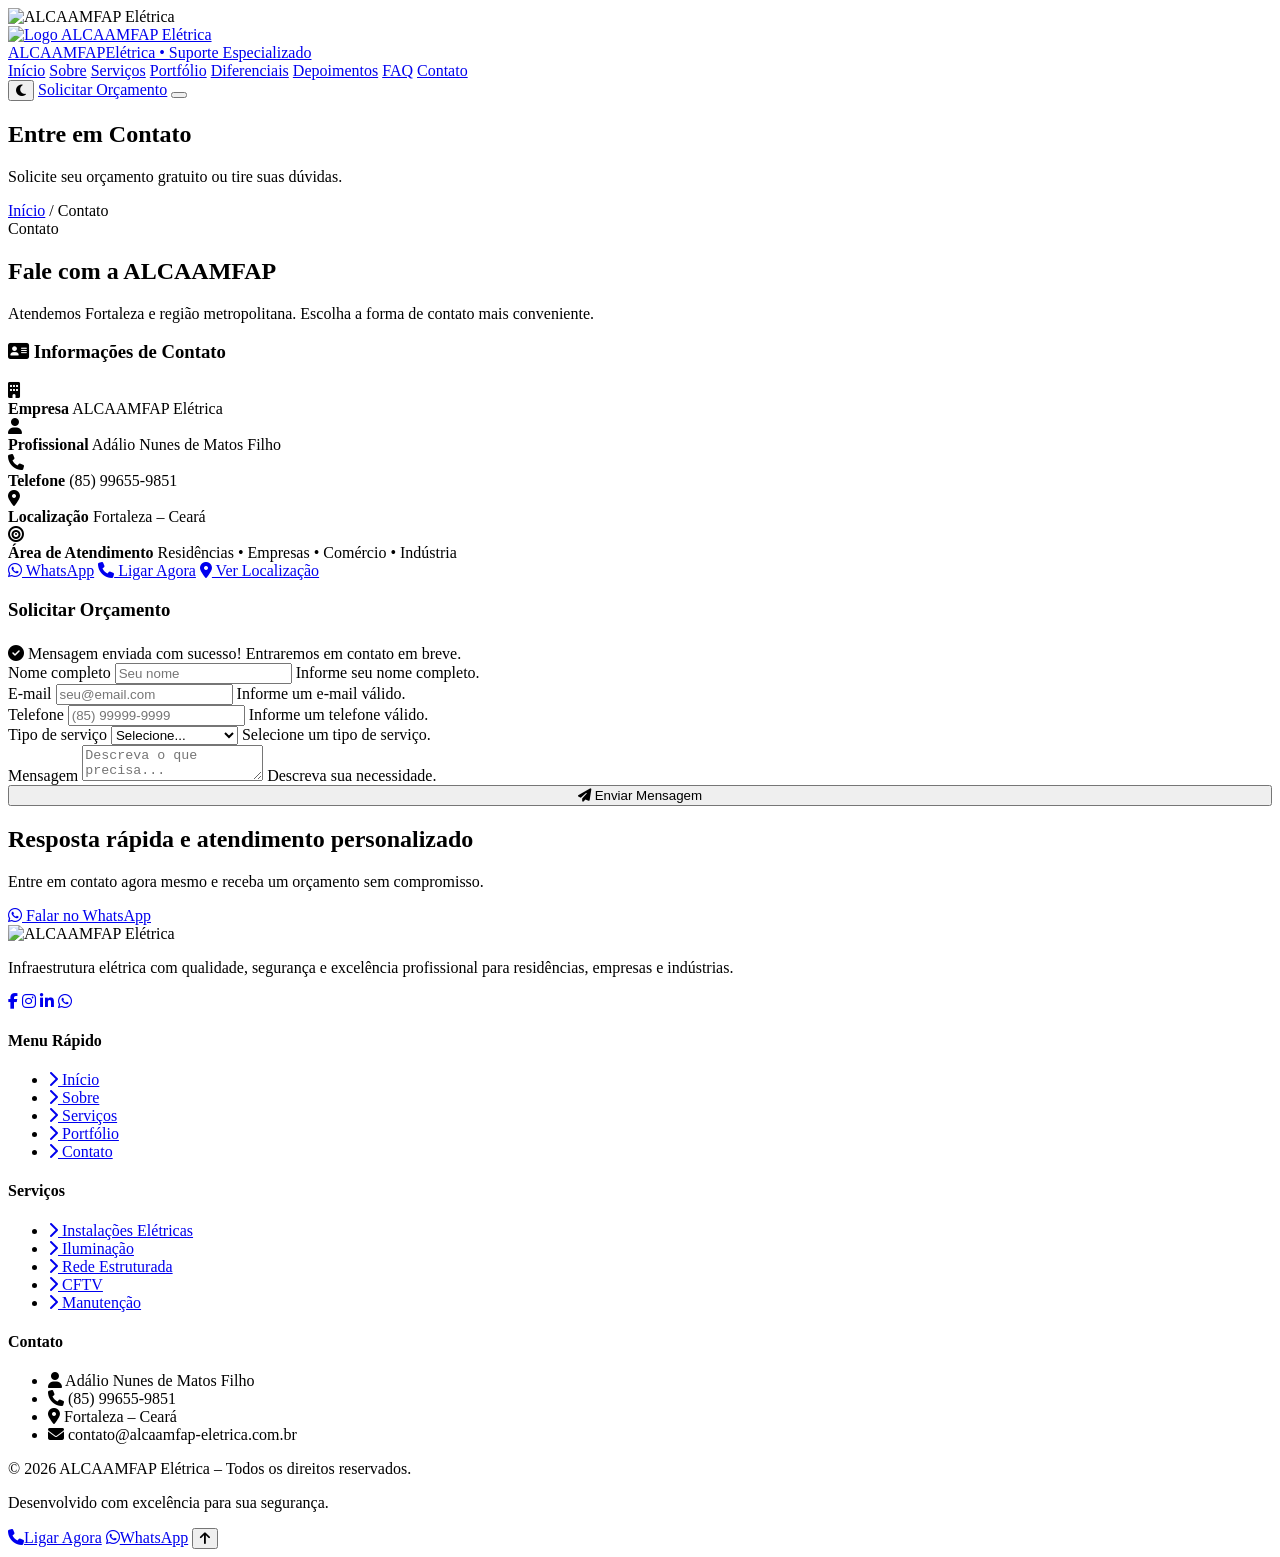
==== contato.html @ 36d159e2 "Add files via upload" ====
<!DOCTYPE html>
<html lang="pt-BR">
<head>
  <meta charset="UTF-8">
  <meta name="viewport" content="width=device-width, initial-scale=1.0">
  <meta name="description" content="Entre em contato com a ALCAAMFAP Elétrica. Solicite orçamento pelo WhatsApp ou formulário. Fortaleza/CE.">
  <meta name="keywords" content="contato ALCAAMFAP, orçamento elétrico, eletricista Fortaleza, WhatsApp">
  <meta name="author" content="Adálio Nunes de Matos Filho">
  <meta name="robots" content="index, follow">
  <meta name="theme-color" content="#0A4DA2">

  <meta property="og:type" content="website">
  <meta property="og:url" content="https://alcaamfap-eletrica.com.br/contato.html">
  <meta property="og:title" content="Contato | ALCAAMFAP Elétrica">
  <meta property="og:description" content="Solicite orçamento gratuito com a ALCAAMFAP Elétrica.">
  <meta property="og:image" content="https://alcaamfap-eletrica.com.br/images/hero-bg.jpg">
  <meta property="og:locale" content="pt_BR">

  <meta name="twitter:card" content="summary_large_image">
  <meta name="twitter:title" content="Contato | ALCAAMFAP Elétrica">
  <meta name="twitter:description" content="Solicite orçamento gratuito com a ALCAAMFAP Elétrica.">
  <meta name="twitter:image" content="https://alcaamfap-eletrica.com.br/images/hero-bg.jpg">

  <link rel="icon" type="image/svg+xml" href="images/logo.svg">
  <link rel="apple-touch-icon" href="images/logo.svg">

  <title>Contato | ALCAAMFAP Elétrica</title>

  <link rel="preconnect" href="https://fonts.googleapis.com">
  <link rel="preconnect" href="https://fonts.gstatic.com" crossorigin>
  <link href="https://fonts.googleapis.com/css2?family=Inter:wght@300;400;500;600;700&family=Poppins:wght@600;700;800&display=swap" rel="stylesheet">
  <link rel="stylesheet" href="https://cdn.jsdelivr.net/npm/@fortawesome/fontawesome-free@6.4.0/css/all.min.css">
  <link rel="stylesheet" href="css/style.css">
  <link rel="stylesheet" href="css/animations.css">
  <link rel="stylesheet" href="css/responsive.css">
</head>
<body>

  <div id="preloader" class="preloader" role="status" aria-label="Carregando site">
    <img src="images/logo.svg" alt="ALCAAMFAP Elétrica" class="preloader-logo">
    <div class="preloader-bar"><div class="preloader-progress"></div></div>
  </div>

  <div id="scroll-progress" class="scroll-progress" aria-hidden="true"></div>

  <header id="header" class="header">
    <div class="container header-inner">
      <a href="index.html" class="logo" aria-label="ALCAAMFAP Elétrica - Página inicial">
        <img src="images/logo.svg" alt="Logo ALCAAMFAP Elétrica">
        <div class="logo-text">ALCAAMFAP<span>Elétrica • Suporte Especializado</span></div>
      </a>
      <nav id="nav" class="nav" aria-label="Menu principal">
        <a href="index.html" class="nav-link">Início</a>
        <a href="sobre.html" class="nav-link">Sobre</a>
        <a href="servicos.html" class="nav-link">Serviços</a>
        <a href="portfolio.html" class="nav-link">Portfólio</a>
        <a href="index.html#diferenciais" class="nav-link">Diferenciais</a>
        <a href="index.html#depoimentos" class="nav-link">Depoimentos</a>
        <a href="index.html#faq" class="nav-link">FAQ</a>
        <a href="contato.html" class="nav-link active">Contato</a>
      </nav>
      <div class="header-actions">
        <button id="theme-toggle" class="theme-toggle" aria-label="Alternar modo escuro"><i class="fas fa-moon"></i></button>
        <a href="https://wa.me/5585996559851" target="_blank" class="btn btn-primary btn-sm">Solicitar Orçamento</a>
        <button id="btn-menu" class="btn-menu" aria-label="Abrir menu" aria-expanded="false"><span></span><span></span><span></span></button>
      </div>
    </div>
  </header>

  <main>
    <section class="page-hero">
      <div class="container">
        <h1 class="fade-in">Entre em Contato</h1>
        <p class="fade-in stagger-1">Solicite seu orçamento gratuito ou tire suas dúvidas.</p>
        <nav class="breadcrumb fade-in stagger-2" aria-label="Breadcrumb">
          <a href="index.html">Início</a> <span>/</span> <span>Contato</span>
        </nav>
      </div>
    </section>

    <section id="contato" class="section" style="background: var(--white);">
      <div class="container">
        <div class="section-header fade-in">
          <span class="section-tag">Contato</span>
          <h2>Fale com a ALCAAMFAP</h2>
          <p>Atendemos Fortaleza e região metropolitana. Escolha a forma de contato mais conveniente.</p>
        </div>

        <div class="contact-grid">
          <div class="contact-card fade-in">
            <h3><i class="fas fa-address-card"></i> Informações de Contato</h3>

            <div class="contact-info-item">
              <i class="fas fa-building"></i>
              <div>
                <strong>Empresa</strong>
                <span>ALCAAMFAP Elétrica</span>
              </div>
            </div>

            <div class="contact-info-item">
              <i class="fas fa-user"></i>
              <div>
                <strong>Profissional</strong>
                <span>Adálio Nunes de Matos Filho</span>
              </div>
            </div>

            <div class="contact-info-item">
              <i class="fas fa-phone"></i>
              <div>
                <strong>Telefone</strong>
                <span>(85) 99655-9851</span>
              </div>
            </div>

            <div class="contact-info-item">
              <i class="fas fa-map-marker-alt"></i>
              <div>
                <strong>Localização</strong>
                <span>Fortaleza – Ceará</span>
              </div>
            </div>

            <div class="contact-info-item">
              <i class="fas fa-bullseye"></i>
              <div>
                <strong>Área de Atendimento</strong>
                <span>Residências • Empresas • Comércio • Indústria</span>
              </div>
            </div>

            <div class="contact-actions">
              <a href="https://wa.me/5585996559851" target="_blank" class="btn btn-primary"><i class="fab fa-whatsapp"></i> WhatsApp</a>
              <a href="tel:+5585996559851" class="btn btn-outline"><i class="fas fa-phone"></i> Ligar Agora</a>
              <a href="https://maps.google.com/?q=Fortaleza,CE" target="_blank" class="btn btn-outline"><i class="fas fa-map-marker-alt"></i> Ver Localização</a>
            </div>
          </div>

          <div class="contact-form fade-in stagger-2">
            <h3 style="margin-bottom: 24px; color: var(--dark-blue);">Solicitar Orçamento</h3>
            <div class="form-success" role="alert">
              <i class="fas fa-check-circle"></i> Mensagem enviada com sucesso! Entraremos em contato em breve.
            </div>
            <form id="contact-form" novalidate>
              <div class="form-group">
                <label for="nome">Nome completo</label>
                <input type="text" id="nome" name="nome" data-validate required placeholder="Seu nome">
                <span class="form-error">Informe seu nome completo.</span>
              </div>

              <div class="form-group">
                <label for="email">E-mail</label>
                <input type="email" id="email" name="email" data-validate required placeholder="seu@email.com">
                <span class="form-error">Informe um e-mail válido.</span>
              </div>

              <div class="form-group">
                <label for="telefone">Telefone</label>
                <input type="tel" id="telefone" name="telefone" data-validate required placeholder="(85) 99999-9999">
                <span class="form-error">Informe um telefone válido.</span>
              </div>

              <div class="form-group">
                <label for="tipo">Tipo de serviço</label>
                <select id="tipo" name="tipo" data-validate required>
                  <option value="">Selecione...</option>
                  <option value="residencial">Residencial</option>
                  <option value="comercial">Comercial</option>
                  <option value="industrial">Industrial</option>
                  <option value="iluminacao">Iluminação</option>
                  <option value="rede">Rede Estruturada</option>
                  <option value="cftv">CFTV / Câmeras</option>
                  <option value="outro">Outro</option>
                </select>
                <span class="form-error">Selecione um tipo de serviço.</span>
              </div>

              <div class="form-group">
                <label for="mensagem">Mensagem</label>
                <textarea id="mensagem" name="mensagem" data-validate required placeholder="Descreva o que precisa..."></textarea>
                <span class="form-error">Descreva sua necessidade.</span>
              </div>

              <button type="submit" class="btn btn-primary btn-shine" style="width: 100%;">
                <i class="fas fa-paper-plane"></i> Enviar Mensagem
              </button>
            </form>
          </div>
        </div>
      </div>
    </section>

    <section class="cta-section">
      <div class="container">
        <h2 class="fade-in">Resposta rápida e atendimento personalizado</h2>
        <p class="fade-in stagger-1">Entre em contato agora mesmo e receba um orçamento sem compromisso.</p>
        <a href="https://wa.me/5585996559851" target="_blank" class="btn fade-in stagger-2"><i class="fab fa-whatsapp"></i> Falar no WhatsApp</a>
      </div>
    </section>
  </main>

  <footer class="footer">
    <div class="container">
      <div class="footer-grid">
        <div class="footer-brand">
          <img src="images/logo.svg" alt="ALCAAMFAP Elétrica">
          <p>Infraestrutura elétrica com qualidade, segurança e excelência profissional para residências, empresas e indústrias.</p>
          <div class="social-links">
            <a href="#" aria-label="Facebook" target="_blank"><i class="fab fa-facebook-f"></i></a>
            <a href="#" aria-label="Instagram" target="_blank"><i class="fab fa-instagram"></i></a>
            <a href="#" aria-label="LinkedIn" target="_blank"><i class="fab fa-linkedin-in"></i></a>
            <a href="https://wa.me/5585996559851" aria-label="WhatsApp" target="_blank"><i class="fab fa-whatsapp"></i></a>
          </div>
        </div>
        <div>
          <h4 class="footer-title">Menu Rápido</h4>
          <ul class="footer-links">
            <li><a href="index.html"><i class="fas fa-chevron-right"></i> Início</a></li>
            <li><a href="sobre.html"><i class="fas fa-chevron-right"></i> Sobre</a></li>
            <li><a href="servicos.html"><i class="fas fa-chevron-right"></i> Serviços</a></li>
            <li><a href="portfolio.html"><i class="fas fa-chevron-right"></i> Portfólio</a></li>
            <li><a href="contato.html"><i class="fas fa-chevron-right"></i> Contato</a></li>
          </ul>
        </div>
        <div>
          <h4 class="footer-title">Serviços</h4>
          <ul class="footer-links">
            <li><a href="servicos.html"><i class="fas fa-chevron-right"></i> Instalações Elétricas</a></li>
            <li><a href="servicos.html"><i class="fas fa-chevron-right"></i> Iluminação</a></li>
            <li><a href="servicos.html"><i class="fas fa-chevron-right"></i> Rede Estruturada</a></li>
            <li><a href="servicos.html"><i class="fas fa-chevron-right"></i> CFTV</a></li>
            <li><a href="servicos.html"><i class="fas fa-chevron-right"></i> Manutenção</a></li>
          </ul>
        </div>
        <div>
          <h4 class="footer-title">Contato</h4>
          <ul class="footer-contact">
            <li><i class="fas fa-user"></i> Adálio Nunes de Matos Filho</li>
            <li><i class="fas fa-phone"></i> (85) 99655-9851</li>
            <li><i class="fas fa-map-marker-alt"></i> Fortaleza – Ceará</li>
            <li><i class="fas fa-envelope"></i> contato@alcaamfap-eletrica.com.br</li>
          </ul>
        </div>
      </div>
      <div class="footer-bottom">
        <p>© <span id="current-year">2026</span> ALCAAMFAP Elétrica – Todos os direitos reservados.</p>
        <p>Desenvolvido com excelência para sua segurança.</p>
      </div>
    </div>
  </footer>

  <div class="floating-buttons">
    <a href="tel:+5585996559851" class="floating-btn phone" aria-label="Ligar agora"><i class="fas fa-phone"></i><span>Ligar Agora</span></a>
    <a href="https://wa.me/5585996559851" target="_blank" class="floating-btn whatsapp" aria-label="Falar no WhatsApp"><i class="fab fa-whatsapp"></i><span>WhatsApp</span></a>
    <button type="button" id="back-to-top" class="floating-btn top" aria-label="Voltar ao topo"><i class="fas fa-arrow-up"></i></button>
  </div>

  <script src="js/darkmode.js"></script>
  <script src="js/counter.js"></script>
  <script src="js/portfolio.js"></script>
  <script src="js/app.js"></script>
</body>
</html>
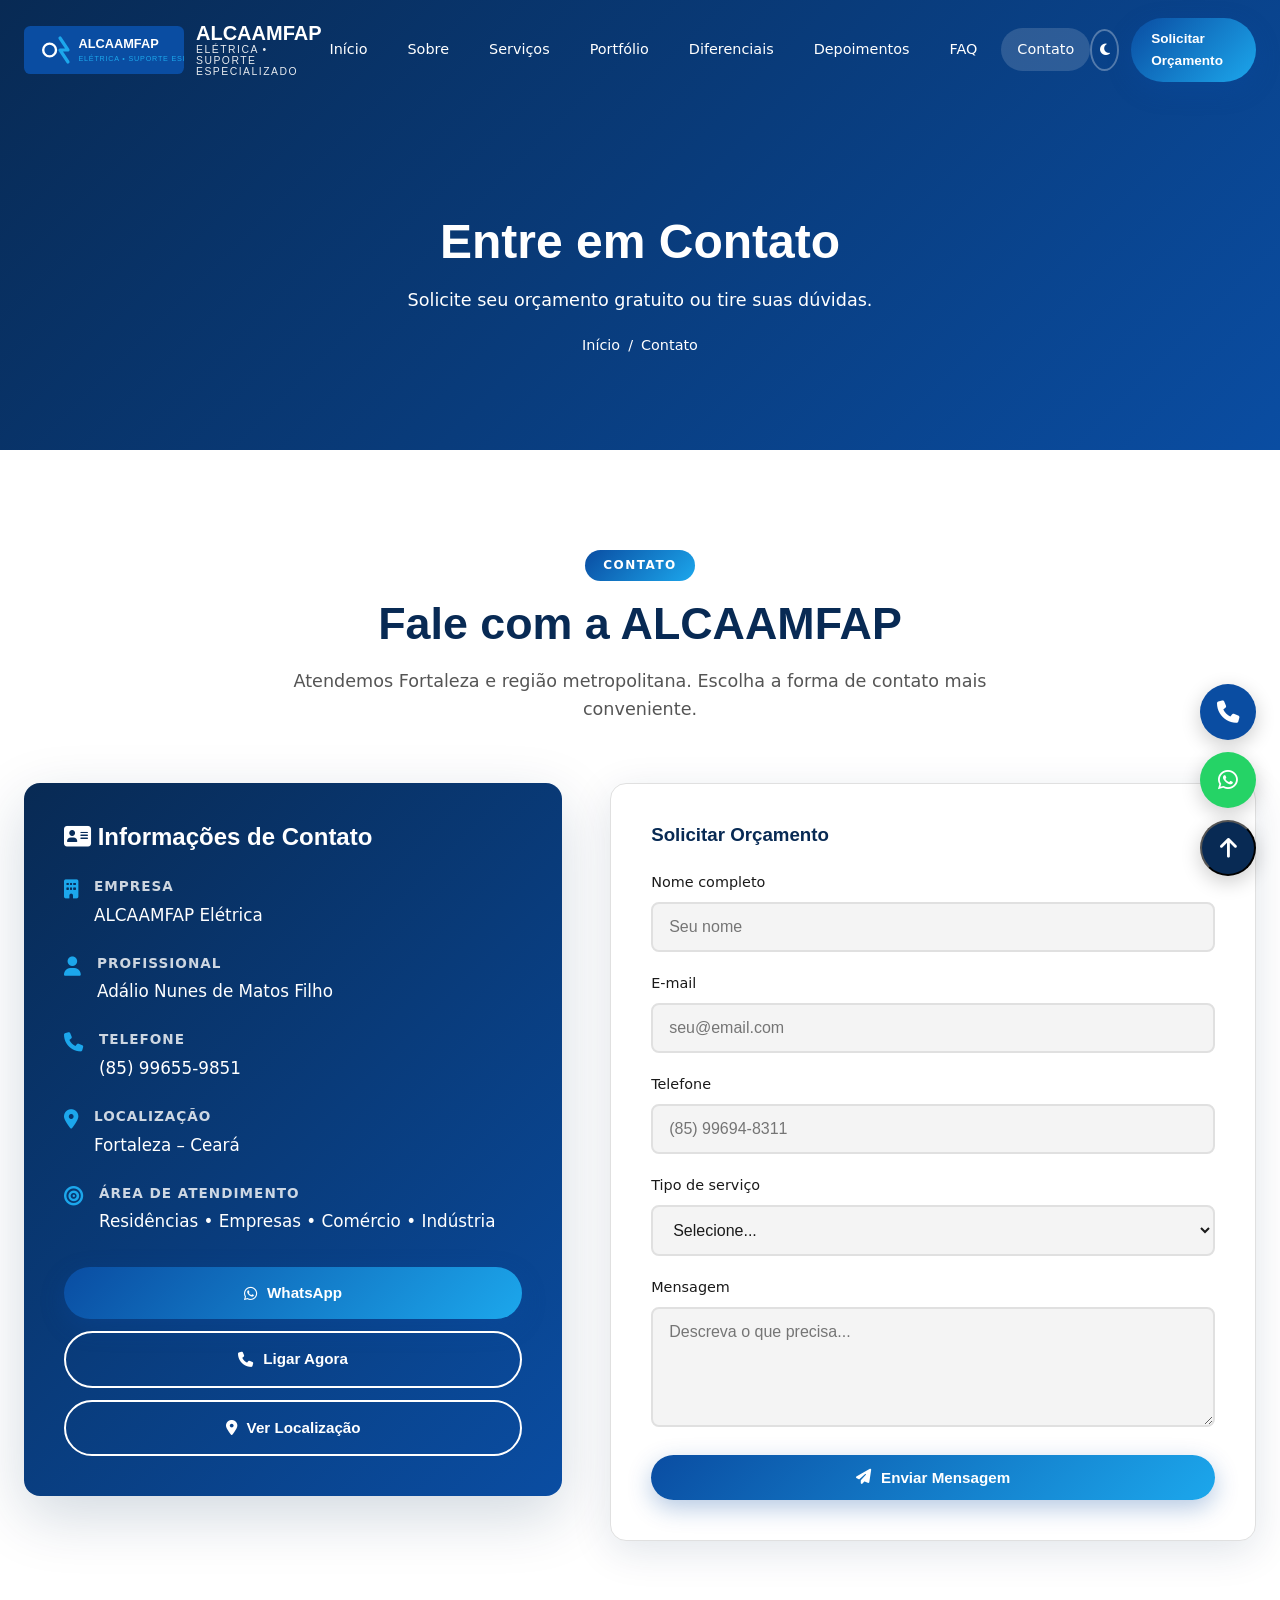
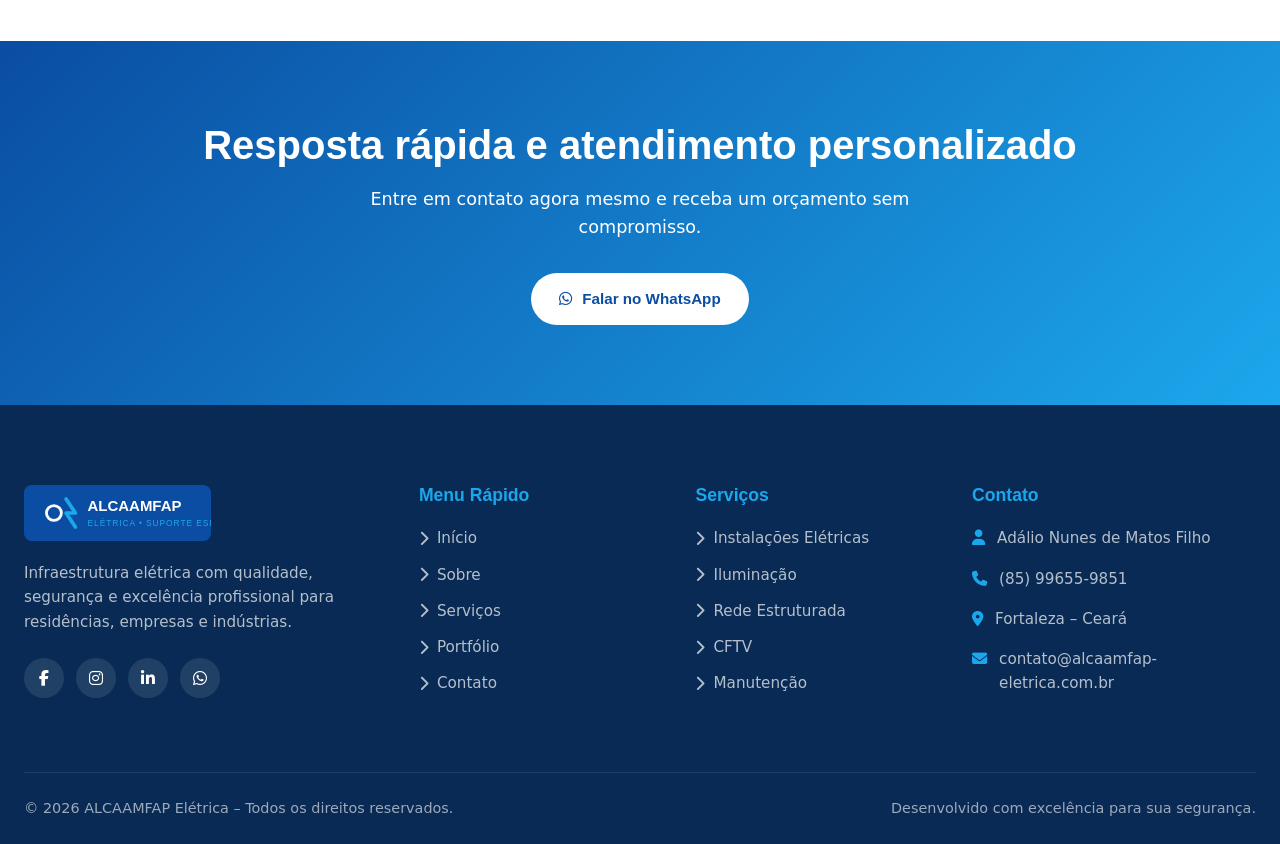
==== commit c5c6935f: "Add files via upload" ====
--- a/contato.html
+++ b/contato.html
@@ -157,7 +157,7 @@
 
               <div class="form-group">
                 <label for="telefone">Telefone</label>
-                <input type="tel" id="telefone" name="telefone" data-validate required placeholder="(85) 99999-9999">
+                <input type="tel" id="telefone" name="telefone" data-validate required placeholder="(85) 99694-8311">
                 <span class="form-error">Informe um telefone válido.</span>
               </div>
 
--- a/css/style.css
+++ b/css/style.css
@@ -0,0 +1,1558 @@
+/* ==========================================
+   ALCAAMFAP Elétrica - Portfólio Profissional
+   Autor: IA Developer
+   Versão: 1.0.0
+   ========================================== */
+
+/* Variáveis e Reset */
+:root {
+  --primary-blue: #0A4DA2;
+  --dark-blue: #082A54;
+  --light-blue: #1CA7EC;
+  --white: #FFFFFF;
+  --light-gray: #F4F4F4;
+  --accent-red: #FF3B30;
+  --text-dark: #1a1a1a;
+  --text-gray: #555555;
+  --border-gray: #e0e0e0;
+  --shadow: 0 10px 40px rgba(8, 42, 84, 0.12);
+  --shadow-hover: 0 20px 60px rgba(8, 42, 84, 0.18);
+  --glass-bg: rgba(255, 255, 255, 0.85);
+  --glass-border: rgba(255, 255, 255, 0.3);
+  --transition: all 0.4s cubic-bezier(0.25, 0.46, 0.45, 0.94);
+  --radius: 16px;
+  --radius-sm: 8px;
+}
+
+[data-theme="dark"] {
+  --text-dark: #f4f4f4;
+  --text-gray: #b0b0b0;
+  --light-gray: #0f172a;
+  --white: #0f172a;
+  --border-gray: #1e293b;
+  --glass-bg: rgba(15, 23, 42, 0.85);
+  --glass-border: rgba(255, 255, 255, 0.1);
+  --shadow: 0 10px 40px rgba(0, 0, 0, 0.3);
+  --shadow-hover: 0 20px 60px rgba(0, 0, 0, 0.4);
+}
+
+* {
+  margin: 0;
+  padding: 0;
+  box-sizing: border-box;
+}
+
+html {
+  scroll-behavior: smooth;
+  font-size: 16px;
+}
+
+body {
+  font-family: 'Inter', system-ui, -apple-system, BlinkMacSystemFont, 'Segoe UI', sans-serif;
+  background-color: var(--light-gray);
+  color: var(--text-dark);
+  line-height: 1.6;
+  overflow-x: hidden;
+}
+
+h1, h2, h3, h4, h5, h6 {
+  font-family: 'Poppins', sans-serif;
+  font-weight: 700;
+  line-height: 1.2;
+}
+
+a {
+  text-decoration: none;
+  color: inherit;
+  transition: var(--transition);
+}
+
+img {
+  max-width: 100%;
+  height: auto;
+  display: block;
+}
+
+ul {
+  list-style: none;
+}
+
+.container {
+  width: 100%;
+  max-width: 1280px;
+  margin: 0 auto;
+  padding: 0 24px;
+}
+
+.section {
+  padding: 100px 0;
+  position: relative;
+}
+
+.section-header {
+  text-align: center;
+  max-width: 700px;
+  margin: 0 auto 60px;
+}
+
+.section-header h2 {
+  font-size: clamp(2rem, 4vw, 2.8rem);
+  color: var(--dark-blue);
+  margin-bottom: 16px;
+}
+
+[data-theme="dark"] .section-header h2 {
+  color: var(--light-blue);
+}
+
+.section-header p {
+  font-size: 1.1rem;
+  color: var(--text-gray);
+}
+
+.section-tag {
+  display: inline-block;
+  padding: 6px 18px;
+  background: linear-gradient(135deg, var(--primary-blue), var(--light-blue));
+  color: var(--white);
+  font-size: 0.75rem;
+  font-weight: 600;
+  text-transform: uppercase;
+  letter-spacing: 1.5px;
+  border-radius: 50px;
+  margin-bottom: 16px;
+}
+
+/* Botões */
+.btn {
+  display: inline-flex;
+  align-items: center;
+  justify-content: center;
+  gap: 10px;
+  padding: 14px 28px;
+  font-family: 'Poppins', sans-serif;
+  font-weight: 600;
+  font-size: 0.95rem;
+  border: none;
+  border-radius: 50px;
+  cursor: pointer;
+  transition: var(--transition);
+  position: relative;
+  overflow: hidden;
+}
+
+.btn-primary {
+  background: linear-gradient(135deg, var(--primary-blue), var(--light-blue));
+  color: var(--white);
+  box-shadow: 0 8px 24px rgba(10, 77, 162, 0.3);
+}
+
+.btn-primary:hover {
+  transform: translateY(-3px);
+  box-shadow: 0 12px 32px rgba(10, 77, 162, 0.4);
+}
+
+.btn-outline {
+  background: transparent;
+  color: var(--white);
+  border: 2px solid var(--white);
+}
+
+.btn-outline:hover {
+  background: var(--white);
+  color: var(--primary-blue);
+}
+
+.btn-accent {
+  background: linear-gradient(135deg, var(--accent-red), #ff6b5b);
+  color: var(--white);
+  box-shadow: 0 8px 24px rgba(255, 59, 48, 0.3);
+}
+
+.btn-accent:hover {
+  transform: translateY(-3px);
+  box-shadow: 0 12px 32px rgba(255, 59, 48, 0.4);
+}
+
+.btn-sm {
+  padding: 10px 20px;
+  font-size: 0.85rem;
+}
+
+/* Preloader */
+.preloader {
+  position: fixed;
+  top: 0;
+  left: 0;
+  width: 100%;
+  height: 100%;
+  background: var(--dark-blue);
+  z-index: 9999;
+  display: flex;
+  align-items: center;
+  justify-content: center;
+  flex-direction: column;
+  gap: 24px;
+  transition: opacity 0.6s ease, visibility 0.6s ease;
+}
+
+.preloader.hidden {
+  opacity: 0;
+  visibility: hidden;
+}
+
+.preloader-logo {
+  width: 120px;
+  height: auto;
+  animation: pulse 2s infinite ease-in-out;
+}
+
+.preloader-bar {
+  width: 200px;
+  height: 4px;
+  background: rgba(255, 255, 255, 0.2);
+  border-radius: 4px;
+  overflow: hidden;
+}
+
+.preloader-progress {
+  height: 100%;
+  width: 0%;
+  background: linear-gradient(90deg, var(--light-blue), var(--white));
+  border-radius: 4px;
+  transition: width 0.3s ease;
+}
+
+/* Barra de progresso da rolagem */
+.scroll-progress {
+  position: fixed;
+  top: 0;
+  left: 0;
+  height: 3px;
+  background: linear-gradient(90deg, var(--primary-blue), var(--light-blue), var(--accent-red));
+  z-index: 10001;
+  width: 0%;
+  transition: width 0.1s linear;
+}
+
+/* Header / Navbar */
+.header {
+  position: fixed;
+  top: 0;
+  left: 0;
+  width: 100%;
+  z-index: 1000;
+  transition: var(--transition);
+  padding: 18px 0;
+}
+
+.header.scrolled {
+  background: var(--glass-bg);
+  backdrop-filter: blur(20px);
+  -webkit-backdrop-filter: blur(20px);
+  border-bottom: 1px solid var(--glass-border);
+  padding: 12px 0;
+  box-shadow: var(--shadow);
+}
+
+.header-inner {
+  display: flex;
+  align-items: center;
+  justify-content: space-between;
+}
+
+.logo {
+  display: flex;
+  align-items: center;
+  gap: 12px;
+}
+
+.logo img {
+  height: 48px;
+  width: auto;
+}
+
+.logo-text {
+  font-family: 'Poppins', sans-serif;
+  font-weight: 700;
+  font-size: 1.25rem;
+  color: var(--white);
+  line-height: 1.1;
+}
+
+.logo-text span {
+  display: block;
+  font-size: 0.65rem;
+  font-weight: 500;
+  letter-spacing: 1.5px;
+  text-transform: uppercase;
+  opacity: 0.9;
+}
+
+.header.scrolled .logo-text {
+  color: var(--dark-blue);
+}
+
+[data-theme="dark"] .header.scrolled .logo-text {
+  color: var(--white);
+}
+
+.nav {
+  display: flex;
+  align-items: center;
+  gap: 8px;
+}
+
+.nav-link {
+  padding: 10px 16px;
+  color: var(--white);
+  font-weight: 500;
+  font-size: 0.9rem;
+  border-radius: 50px;
+  position: relative;
+}
+
+.header.scrolled .nav-link {
+  color: var(--text-dark);
+}
+
+.nav-link:hover,
+.nav-link.active {
+  background: rgba(255, 255, 255, 0.15);
+}
+
+.header.scrolled .nav-link:hover,
+.header.scrolled .nav-link.active {
+  background: rgba(10, 77, 162, 0.1);
+  color: var(--primary-blue);
+}
+
+.header-actions {
+  display: flex;
+  align-items: center;
+  gap: 12px;
+}
+
+.theme-toggle {
+  width: 42px;
+  height: 42px;
+  border-radius: 50%;
+  border: 2px solid rgba(255, 255, 255, 0.3);
+  background: transparent;
+  color: var(--white);
+  cursor: pointer;
+  display: flex;
+  align-items: center;
+  justify-content: center;
+  transition: var(--transition);
+}
+
+.header.scrolled .theme-toggle {
+  border-color: var(--border-gray);
+  color: var(--text-dark);
+}
+
+.theme-toggle:hover {
+  background: rgba(255, 255, 255, 0.15);
+  transform: rotate(20deg);
+}
+
+.header.scrolled .theme-toggle:hover {
+  background: rgba(10, 77, 162, 0.1);
+}
+
+.btn-menu {
+  display: none;
+  flex-direction: column;
+  gap: 5px;
+  width: 36px;
+  height: 36px;
+  justify-content: center;
+  align-items: center;
+  background: transparent;
+  border: none;
+  cursor: pointer;
+  z-index: 1002;
+}
+
+.btn-menu span {
+  display: block;
+  width: 24px;
+  height: 2px;
+  background: var(--white);
+  transition: var(--transition);
+  border-radius: 2px;
+}
+
+.header.scrolled .btn-menu span {
+  background: var(--text-dark);
+}
+
+.btn-menu.active span:nth-child(1) {
+  transform: rotate(45deg) translate(5px, 5px);
+}
+
+.btn-menu.active span:nth-child(2) {
+  opacity: 0;
+}
+
+.btn-menu.active span:nth-child(3) {
+  transform: rotate(-45deg) translate(5px, -5px);
+}
+
+/* Hero */
+.hero {
+  min-height: 100vh;
+  position: relative;
+  display: flex;
+  align-items: center;
+  background: linear-gradient(135deg, var(--dark-blue) 0%, var(--primary-blue) 50%, #0d5c8a 100%);
+  overflow: hidden;
+  padding-top: 100px;
+}
+
+.hero-bg {
+  position: absolute;
+  top: 0;
+  left: 0;
+  width: 100%;
+  height: 100%;
+  object-fit: cover;
+  opacity: 0.25;
+  z-index: 1;
+}
+
+.hero-overlay {
+  position: absolute;
+  top: 0;
+  left: 0;
+  width: 100%;
+  height: 100%;
+  background: linear-gradient(135deg, rgba(8, 42, 84, 0.92) 0%, rgba(10, 77, 162, 0.75) 50%, rgba(28, 167, 236, 0.4) 100%);
+  z-index: 2;
+}
+
+.hero .container {
+  position: relative;
+  z-index: 3;
+}
+
+.hero-content {
+  display: grid;
+  grid-template-columns: 1fr 0.9fr;
+  gap: 60px;
+  align-items: center;
+}
+
+.hero-text h1 {
+  font-size: clamp(2.2rem, 5vw, 3.6rem);
+  color: var(--white);
+  margin-bottom: 24px;
+  line-height: 1.15;
+}
+
+.hero-text h1 span {
+  color: var(--light-blue);
+}
+
+.hero-text p {
+  font-size: 1.15rem;
+  color: rgba(255, 255, 255, 0.85);
+  margin-bottom: 32px;
+  max-width: 560px;
+}
+
+.hero-buttons {
+  display: flex;
+  gap: 16px;
+  flex-wrap: wrap;
+  margin-bottom: 48px;
+}
+
+.hero-stats {
+  display: grid;
+  grid-template-columns: repeat(4, 1fr);
+  gap: 16px;
+}
+
+.stat-card {
+  background: var(--glass-bg);
+  backdrop-filter: blur(10px);
+  -webkit-backdrop-filter: blur(10px);
+  border: 1px solid var(--glass-border);
+  border-radius: var(--radius);
+  padding: 20px 16px;
+  text-align: center;
+  transition: var(--transition);
+}
+
+.stat-card:hover {
+  transform: translateY(-5px);
+  box-shadow: var(--shadow-hover);
+}
+
+.stat-number {
+  font-family: 'Poppins', sans-serif;
+  font-size: 1.8rem;
+  font-weight: 700;
+  color: var(--light-blue);
+  display: block;
+  margin-bottom: 4px;
+}
+
+.stat-label {
+  font-size: 0.75rem;
+  color: var(--text-gray);
+  line-height: 1.3;
+}
+
+.hero-image {
+  position: relative;
+}
+
+.hero-image-wrapper {
+  position: relative;
+  border-radius: 24px;
+  overflow: hidden;
+  box-shadow: 0 30px 80px rgba(0, 0, 0, 0.3);
+  border: 4px solid rgba(255, 255, 255, 0.1);
+}
+
+.hero-image-wrapper img {
+  width: 100%;
+  height: 520px;
+  object-fit: cover;
+}
+
+.hero-badge {
+  position: absolute;
+  bottom: -20px;
+  left: -20px;
+  background: var(--white);
+  color: var(--dark-blue);
+  padding: 16px 24px;
+  border-radius: var(--radius);
+  box-shadow: var(--shadow-hover);
+  z-index: 4;
+}
+
+.hero-badge strong {
+  display: block;
+  font-family: 'Poppins', sans-serif;
+  font-size: 1.4rem;
+}
+
+.hero-badge span {
+  font-size: 0.85rem;
+  color: var(--text-gray);
+}
+
+/* Sobre */
+.about-grid {
+  display: grid;
+  grid-template-columns: 1fr 1fr;
+  gap: 60px;
+  align-items: center;
+}
+
+.about-image {
+  position: relative;
+}
+
+.about-image-wrapper {
+  position: relative;
+  border-radius: var(--radius);
+  overflow: hidden;
+  box-shadow: var(--shadow-hover);
+}
+
+.about-image-wrapper img {
+  width: 100%;
+  height: 500px;
+  object-fit: cover;
+}
+
+.about-image::before {
+  content: '';
+  position: absolute;
+  top: -20px;
+  left: -20px;
+  width: 100%;
+  height: 100%;
+  border: 4px solid var(--light-blue);
+  border-radius: var(--radius);
+  z-index: -1;
+}
+
+.about-content h2 {
+  font-size: clamp(1.8rem, 3.5vw, 2.4rem);
+  color: var(--dark-blue);
+  margin-bottom: 20px;
+}
+
+[data-theme="dark"] .about-content h2 {
+  color: var(--light-blue);
+}
+
+.about-content p {
+  color: var(--text-gray);
+  margin-bottom: 20px;
+  font-size: 1.05rem;
+}
+
+.about-features {
+  display: grid;
+  grid-template-columns: 1fr 1fr;
+  gap: 16px;
+  margin-top: 28px;
+}
+
+.about-feature {
+  display: flex;
+  align-items: center;
+  gap: 10px;
+  font-weight: 500;
+  color: var(--text-dark);
+}
+
+.about-feature i {
+  color: var(--light-blue);
+  font-size: 1.1rem;
+}
+
+/* Serviços */
+.services-filter {
+  display: flex;
+  justify-content: center;
+  gap: 12px;
+  margin-bottom: 40px;
+  flex-wrap: wrap;
+}
+
+.search-box {
+  position: relative;
+  max-width: 400px;
+  margin: 0 auto 40px;
+}
+
+.search-box input {
+  width: 100%;
+  padding: 14px 20px 14px 48px;
+  border: 2px solid var(--border-gray);
+  border-radius: 50px;
+  font-size: 1rem;
+  background: var(--white);
+  color: var(--text-dark);
+  transition: var(--transition);
+}
+
+.search-box input:focus {
+  outline: none;
+  border-color: var(--light-blue);
+  box-shadow: 0 0 0 4px rgba(28, 167, 236, 0.1);
+}
+
+.search-box i {
+  position: absolute;
+  left: 18px;
+  top: 50%;
+  transform: translateY(-50%);
+  color: var(--text-gray);
+}
+
+.services-grid {
+  display: grid;
+  grid-template-columns: repeat(auto-fill, minmax(280px, 1fr));
+  gap: 24px;
+}
+
+.service-card {
+  background: var(--white);
+  border-radius: var(--radius);
+  padding: 32px 24px;
+  box-shadow: var(--shadow);
+  border: 1px solid var(--border-gray);
+  transition: var(--transition);
+  position: relative;
+  overflow: hidden;
+  z-index: 1;
+}
+
+.service-card::before {
+  content: '';
+  position: absolute;
+  top: 0;
+  left: 0;
+  width: 100%;
+  height: 4px;
+  background: linear-gradient(90deg, var(--primary-blue), var(--light-blue));
+  transform: scaleX(0);
+  transform-origin: left;
+  transition: var(--transition);
+}
+
+.service-card:hover {
+  transform: translateY(-8px);
+  box-shadow: var(--shadow-hover);
+}
+
+.service-card:hover::before {
+  transform: scaleX(1);
+}
+
+.service-icon {
+  width: 64px;
+  height: 64px;
+  border-radius: 50%;
+  background: linear-gradient(135deg, rgba(10, 77, 162, 0.1), rgba(28, 167, 236, 0.1));
+  display: flex;
+  align-items: center;
+  justify-content: center;
+  margin-bottom: 20px;
+  font-size: 1.6rem;
+  color: var(--primary-blue);
+  transition: var(--transition);
+}
+
+.service-card:hover .service-icon {
+  background: linear-gradient(135deg, var(--primary-blue), var(--light-blue));
+  color: var(--white);
+  transform: rotateY(180deg);
+}
+
+.service-card h3 {
+  font-size: 1.15rem;
+  color: var(--dark-blue);
+  margin-bottom: 12px;
+}
+
+[data-theme="dark"] .service-card h3 {
+  color: var(--light-blue);
+}
+
+.service-card p {
+  font-size: 0.9rem;
+  color: var(--text-gray);
+  margin-bottom: 20px;
+  line-height: 1.6;
+}
+
+/* Portfólio */
+.portfolio-filter {
+  display: flex;
+  justify-content: center;
+  gap: 12px;
+  margin-bottom: 40px;
+  flex-wrap: wrap;
+}
+
+.filter-btn {
+  padding: 10px 22px;
+  border: 2px solid var(--border-gray);
+  background: var(--white);
+  color: var(--text-dark);
+  border-radius: 50px;
+  font-weight: 500;
+  cursor: pointer;
+  transition: var(--transition);
+  font-size: 0.9rem;
+}
+
+.filter-btn:hover,
+.filter-btn.active {
+  background: linear-gradient(135deg, var(--primary-blue), var(--light-blue));
+  color: var(--white);
+  border-color: transparent;
+  box-shadow: 0 8px 20px rgba(10, 77, 162, 0.25);
+}
+
+.portfolio-grid {
+  display: grid;
+  grid-template-columns: repeat(auto-fill, minmax(320px, 1fr));
+  gap: 24px;
+}
+
+.portfolio-item {
+  border-radius: var(--radius);
+  overflow: hidden;
+  box-shadow: var(--shadow);
+  background: var(--white);
+  transition: var(--transition);
+  position: relative;
+}
+
+.portfolio-item:hover {
+  transform: translateY(-8px);
+  box-shadow: var(--shadow-hover);
+}
+
+.portfolio-image {
+  position: relative;
+  overflow: hidden;
+  height: 240px;
+}
+
+.portfolio-image img {
+  width: 100%;
+  height: 100%;
+  object-fit: cover;
+  transition: var(--transition);
+}
+
+.portfolio-item:hover .portfolio-image img {
+  transform: scale(1.1);
+}
+
+.portfolio-overlay {
+  position: absolute;
+  top: 0;
+  left: 0;
+  width: 100%;
+  height: 100%;
+  background: linear-gradient(to top, rgba(8, 42, 84, 0.9), transparent);
+  display: flex;
+  align-items: flex-end;
+  justify-content: center;
+  padding: 20px;
+  opacity: 0;
+  transition: var(--transition);
+}
+
+.portfolio-item:hover .portfolio-overlay {
+  opacity: 1;
+}
+
+.portfolio-info {
+  padding: 24px;
+}
+
+.portfolio-category {
+  display: inline-block;
+  padding: 4px 12px;
+  background: rgba(10, 77, 162, 0.1);
+  color: var(--primary-blue);
+  font-size: 0.75rem;
+  font-weight: 600;
+  text-transform: uppercase;
+  letter-spacing: 1px;
+  border-radius: 50px;
+  margin-bottom: 12px;
+}
+
+.portfolio-info h3 {
+  font-size: 1.2rem;
+  color: var(--dark-blue);
+  margin-bottom: 8px;
+}
+
+[data-theme="dark"] .portfolio-info h3 {
+  color: var(--light-blue);
+}
+
+.portfolio-info p {
+  font-size: 0.9rem;
+  color: var(--text-gray);
+  margin-bottom: 16px;
+}
+
+/* Diferenciais */
+.differentials-grid {
+  display: grid;
+  grid-template-columns: repeat(auto-fill, minmax(260px, 1fr));
+  gap: 24px;
+}
+
+.differential-card {
+  background: var(--white);
+  border-radius: var(--radius);
+  padding: 32px 24px;
+  text-align: center;
+  box-shadow: var(--shadow);
+  border: 1px solid var(--border-gray);
+  transition: var(--transition);
+  position: relative;
+  overflow: hidden;
+}
+
+.differential-card::after {
+  content: '';
+  position: absolute;
+  bottom: 0;
+  left: 0;
+  width: 100%;
+  height: 0;
+  background: linear-gradient(135deg, var(--primary-blue), var(--light-blue));
+  transition: var(--transition);
+  z-index: 0;
+}
+
+.differential-card:hover::after {
+  height: 100%;
+}
+
+.differential-card:hover {
+  transform: translateY(-8px);
+  box-shadow: var(--shadow-hover);
+}
+
+.differential-card > * {
+  position: relative;
+  z-index: 1;
+}
+
+.differential-card:hover > * {
+  color: var(--white);
+}
+
+.differential-card:hover p {
+  color: rgba(255, 255, 255, 0.9);
+}
+
+.differential-icon {
+  width: 70px;
+  height: 70px;
+  border-radius: 50%;
+  background: linear-gradient(135deg, var(--primary-blue), var(--light-blue));
+  color: var(--white);
+  display: flex;
+  align-items: center;
+  justify-content: center;
+  font-size: 1.8rem;
+  margin: 0 auto 20px;
+  transition: var(--transition);
+}
+
+.differential-card:hover .differential-icon {
+  background: var(--white);
+  color: var(--primary-blue);
+}
+
+.differential-card h3 {
+  font-size: 1.15rem;
+  color: var(--dark-blue);
+  margin-bottom: 10px;
+}
+
+[data-theme="dark"] .differential-card h3 {
+  color: var(--light-blue);
+}
+
+.differential-card p {
+  font-size: 0.9rem;
+  color: var(--text-gray);
+}
+
+/* Depoimentos */
+.testimonials-section {
+  background: linear-gradient(135deg, var(--dark-blue), var(--primary-blue));
+  color: var(--white);
+}
+
+.testimonials-section .section-header h2,
+.testimonials-section .section-header p {
+  color: var(--white);
+}
+
+.testimonials-carousel {
+  position: relative;
+  max-width: 800px;
+  margin: 0 auto;
+}
+
+.testimonials-track {
+  overflow: hidden;
+}
+
+.testimonials-slides {
+  display: flex;
+  transition: transform 0.5s ease;
+}
+
+.testimonial-card {
+  min-width: 100%;
+  padding: 40px;
+  background: var(--glass-bg);
+  backdrop-filter: blur(20px);
+  -webkit-backdrop-filter: blur(20px);
+  border: 1px solid var(--glass-border);
+  border-radius: var(--radius);
+  text-align: center;
+}
+
+.testimonial-stars {
+  color: #ffc107;
+  font-size: 1.2rem;
+  margin-bottom: 20px;
+}
+
+.testimonial-text {
+  font-size: 1.25rem;
+  line-height: 1.7;
+  margin-bottom: 24px;
+  font-style: italic;
+}
+
+.testimonial-author {
+  font-family: 'Poppins', sans-serif;
+  font-weight: 600;
+  font-size: 1.1rem;
+}
+
+.testimonial-role {
+  font-size: 0.9rem;
+  opacity: 0.8;
+}
+
+.testimonials-nav {
+  display: flex;
+  justify-content: center;
+  gap: 16px;
+  margin-top: 32px;
+}
+
+.testimonials-nav button {
+  width: 48px;
+  height: 48px;
+  border-radius: 50%;
+  border: 2px solid rgba(255, 255, 255, 0.3);
+  background: transparent;
+  color: var(--white);
+  cursor: pointer;
+  transition: var(--transition);
+  display: flex;
+  align-items: center;
+  justify-content: center;
+}
+
+.testimonials-nav button:hover {
+  background: var(--white);
+  color: var(--primary-blue);
+  border-color: var(--white);
+}
+
+.testimonials-dots {
+  display: flex;
+  justify-content: center;
+  gap: 8px;
+  margin-top: 24px;
+}
+
+.testimonials-dots button {
+  width: 10px;
+  height: 10px;
+  border-radius: 50%;
+  border: none;
+  background: rgba(255, 255, 255, 0.4);
+  cursor: pointer;
+  transition: var(--transition);
+}
+
+.testimonials-dots button.active {
+  background: var(--white);
+  width: 28px;
+  border-radius: 5px;
+}
+
+/* FAQ */
+.faq-list {
+  max-width: 800px;
+  margin: 0 auto;
+}
+
+.faq-item {
+  background: var(--white);
+  border-radius: var(--radius-sm);
+  margin-bottom: 12px;
+  box-shadow: var(--shadow);
+  overflow: hidden;
+  border: 1px solid var(--border-gray);
+}
+
+.faq-question {
+  width: 100%;
+  padding: 20px 24px;
+  display: flex;
+  justify-content: space-between;
+  align-items: center;
+  background: transparent;
+  border: none;
+  cursor: pointer;
+  text-align: left;
+  font-family: 'Poppins', sans-serif;
+  font-weight: 600;
+  font-size: 1rem;
+  color: var(--dark-blue);
+}
+
+[data-theme="dark"] .faq-question {
+  color: var(--light-blue);
+}
+
+.faq-question i {
+  transition: var(--transition);
+  color: var(--light-blue);
+}
+
+.faq-item.active .faq-question i {
+  transform: rotate(180deg);
+}
+
+.faq-answer {
+  max-height: 0;
+  overflow: hidden;
+  transition: max-height 0.4s ease, padding 0.4s ease;
+}
+
+.faq-item.active .faq-answer {
+  max-height: 300px;
+  padding: 0 24px 20px;
+}
+
+.faq-answer p {
+  color: var(--text-gray);
+  font-size: 0.95rem;
+}
+
+/* Contato */
+.contact-grid {
+  display: grid;
+  grid-template-columns: 1fr 1.2fr;
+  gap: 48px;
+  align-items: start;
+}
+
+.contact-card {
+  background: linear-gradient(135deg, var(--dark-blue), var(--primary-blue));
+  color: var(--white);
+  border-radius: var(--radius);
+  padding: 40px;
+  box-shadow: var(--shadow-hover);
+}
+
+.contact-card h3 {
+  font-size: 1.5rem;
+  margin-bottom: 24px;
+}
+
+.contact-info-item {
+  display: flex;
+  align-items: flex-start;
+  gap: 16px;
+  margin-bottom: 24px;
+}
+
+.contact-info-item i {
+  font-size: 1.2rem;
+  color: var(--light-blue);
+  margin-top: 4px;
+}
+
+.contact-info-item strong {
+  display: block;
+  font-size: 0.85rem;
+  text-transform: uppercase;
+  letter-spacing: 1px;
+  opacity: 0.8;
+  margin-bottom: 4px;
+}
+
+.contact-info-item span {
+  font-size: 1.05rem;
+  font-weight: 500;
+}
+
+.contact-actions {
+  display: flex;
+  flex-direction: column;
+  gap: 12px;
+  margin-top: 32px;
+}
+
+.contact-form {
+  background: var(--white);
+  border-radius: var(--radius);
+  padding: 40px;
+  box-shadow: var(--shadow);
+  border: 1px solid var(--border-gray);
+}
+
+.form-group {
+  margin-bottom: 20px;
+}
+
+.form-group label {
+  display: block;
+  font-weight: 500;
+  margin-bottom: 8px;
+  color: var(--text-dark);
+  font-size: 0.9rem;
+}
+
+.form-group input,
+.form-group textarea,
+.form-group select {
+  width: 100%;
+  padding: 14px 16px;
+  border: 2px solid var(--border-gray);
+  border-radius: var(--radius-sm);
+  font-size: 1rem;
+  background: var(--light-gray);
+  color: var(--text-dark);
+  transition: var(--transition);
+  font-family: 'Inter', sans-serif;
+}
+
+.form-group input:focus,
+.form-group textarea:focus,
+.form-group select:focus {
+  outline: none;
+  border-color: var(--light-blue);
+  box-shadow: 0 0 0 4px rgba(28, 167, 236, 0.1);
+  background: var(--white);
+}
+
+.form-group textarea {
+  resize: vertical;
+  min-height: 120px;
+}
+
+.form-group.error input,
+.form-group.error textarea,
+.form-group.error select {
+  border-color: var(--accent-red);
+}
+
+.form-error {
+  color: var(--accent-red);
+  font-size: 0.8rem;
+  margin-top: 6px;
+  display: none;
+}
+
+.form-group.error .form-error {
+  display: block;
+}
+
+.form-success {
+  background: rgba(40, 167, 69, 0.1);
+  color: #28a745;
+  padding: 16px;
+  border-radius: var(--radius-sm);
+  margin-bottom: 20px;
+  display: none;
+}
+
+.form-success.show {
+  display: block;
+}
+
+/* Rodapé */
+.footer {
+  background: var(--dark-blue);
+  color: var(--white);
+  padding: 80px 0 24px;
+}
+
+.footer-grid {
+  display: grid;
+  grid-template-columns: 1.5fr 1fr 1fr 1.2fr;
+  gap: 40px;
+  margin-bottom: 60px;
+}
+
+.footer-brand img {
+  height: 56px;
+  margin-bottom: 20px;
+}
+
+.footer-brand p {
+  color: rgba(255, 255, 255, 0.7);
+  font-size: 0.95rem;
+  margin-bottom: 24px;
+}
+
+.footer-title {
+  font-family: 'Poppins', sans-serif;
+  font-size: 1.1rem;
+  margin-bottom: 20px;
+  color: var(--light-blue);
+}
+
+.footer-links li {
+  margin-bottom: 12px;
+}
+
+.footer-links a {
+  color: rgba(255, 255, 255, 0.7);
+  font-size: 0.95rem;
+  display: flex;
+  align-items: center;
+  gap: 8px;
+}
+
+.footer-links a:hover {
+  color: var(--light-blue);
+  padding-left: 4px;
+}
+
+.footer-contact li {
+  display: flex;
+  align-items: flex-start;
+  gap: 12px;
+  margin-bottom: 16px;
+  color: rgba(255, 255, 255, 0.7);
+  font-size: 0.95rem;
+}
+
+.footer-contact i {
+  color: var(--light-blue);
+  margin-top: 4px;
+}
+
+.social-links {
+  display: flex;
+  gap: 12px;
+}
+
+.social-links a {
+  width: 40px;
+  height: 40px;
+  border-radius: 50%;
+  background: rgba(255, 255, 255, 0.1);
+  display: flex;
+  align-items: center;
+  justify-content: center;
+  transition: var(--transition);
+}
+
+.social-links a:hover {
+  background: var(--light-blue);
+  transform: translateY(-3px);
+}
+
+.footer-bottom {
+  border-top: 1px solid rgba(255, 255, 255, 0.1);
+  padding-top: 24px;
+  display: flex;
+  justify-content: space-between;
+  align-items: center;
+  flex-wrap: wrap;
+  gap: 16px;
+  font-size: 0.9rem;
+  color: rgba(255, 255, 255, 0.6);
+}
+
+/* Botões flutuantes */
+.floating-buttons {
+  position: fixed;
+  bottom: 24px;
+  right: 24px;
+  display: flex;
+  flex-direction: column;
+  gap: 12px;
+  z-index: 999;
+}
+
+.floating-btn {
+  width: 56px;
+  height: 56px;
+  border-radius: 50%;
+  display: flex;
+  align-items: center;
+  justify-content: center;
+  color: var(--white);
+  font-size: 1.4rem;
+  box-shadow: 0 6px 20px rgba(0, 0, 0, 0.2);
+  transition: var(--transition);
+  position: relative;
+}
+
+.floating-btn:hover {
+  transform: scale(1.1);
+}
+
+.floating-btn.whatsapp {
+  background: #25D366;
+  animation: pulse-whatsapp 2s infinite;
+}
+
+.floating-btn.phone {
+  background: var(--primary-blue);
+  animation: pulse-phone 2s infinite 0.5s;
+}
+
+.floating-btn.top {
+  background: var(--dark-blue);
+  opacity: 0;
+  visibility: hidden;
+  transform: translateY(20px);
+}
+
+.floating-btn.top.show {
+  opacity: 1;
+  visibility: visible;
+  transform: translateY(0);
+}
+
+.floating-btn span {
+  position: absolute;
+  right: 70px;
+  background: var(--dark-blue);
+  color: var(--white);
+  padding: 6px 12px;
+  border-radius: 6px;
+  font-size: 0.75rem;
+  white-space: nowrap;
+  opacity: 0;
+  visibility: hidden;
+  transition: var(--transition);
+}
+
+.floating-btn:hover span {
+  opacity: 1;
+  visibility: visible;
+}
+
+/* Animações de entrada */
+.fade-in {
+  opacity: 0;
+  transform: translateY(30px);
+  transition: opacity 0.8s ease, transform 0.8s ease;
+}
+
+.fade-in.visible {
+  opacity: 1;
+  transform: translateY(0);
+}
+
+/* Página interna Hero */
+.page-hero {
+  min-height: 50vh;
+  display: flex;
+  align-items: center;
+  justify-content: center;
+  text-align: center;
+  background: linear-gradient(135deg, var(--dark-blue), var(--primary-blue));
+  color: var(--white);
+  padding-top: 120px;
+  position: relative;
+  overflow: hidden;
+}
+
+.page-hero::before {
+  content: '';
+  position: absolute;
+  top: 0;
+  left: 0;
+  width: 100%;
+  height: 100%;
+  background: url('https://images.unsplash.com/photo-1581092921461-eab62e97a780?auto=format&fit=crop&w=1920&q=80') center/cover;
+  opacity: 0.15;
+}
+
+.page-hero .container {
+  position: relative;
+  z-index: 1;
+}
+
+.page-hero h1 {
+  font-size: clamp(2rem, 5vw, 3rem);
+  margin-bottom: 16px;
+}
+
+.page-hero p {
+  font-size: 1.1rem;
+  opacity: 0.85;
+  max-width: 600px;
+  margin: 0 auto;
+}
+
+.breadcrumb {
+  display: flex;
+  justify-content: center;
+  gap: 8px;
+  margin-top: 20px;
+  font-size: 0.9rem;
+}
+
+.breadcrumb a:hover {
+  color: var(--light-blue);
+}
+
+/* Página Sobre */
+.about-page-content h2,
+.about-page-content h3 {
+  color: var(--dark-blue);
+  margin-bottom: 16px;
+}
+
+[data-theme="dark"] .about-page-content h2,
+[data-theme="dark"] .about-page-content h3 {
+  color: var(--light-blue);
+}
+
+.about-page-content p {
+  color: var(--text-gray);
+  margin-bottom: 20px;
+}
+
+.about-values {
+  display: grid;
+  grid-template-columns: repeat(auto-fill, minmax(240px, 1fr));
+  gap: 24px;
+  margin-top: 40px;
+}
+
+.about-value-card {
+  background: var(--white);
+  border-radius: var(--radius);
+  padding: 28px;
+  box-shadow: var(--shadow);
+  border-left: 4px solid var(--light-blue);
+}
+
+.about-value-card h4 {
+  color: var(--dark-blue);
+  margin-bottom: 8px;
+}
+
+[data-theme="dark"] .about-value-card h4 {
+  color: var(--light-blue);
+}
+
+.about-value-card p {
+  color: var(--text-gray);
+  font-size: 0.9rem;
+}
+
+/* CTA Section */
+.cta-section {
+  background: linear-gradient(135deg, var(--primary-blue), var(--light-blue));
+  color: var(--white);
+  text-align: center;
+  padding: 80px 0;
+}
+
+.cta-section h2 {
+  font-size: clamp(1.8rem, 4vw, 2.5rem);
+  margin-bottom: 16px;
+}
+
+.cta-section p {
+  font-size: 1.1rem;
+  opacity: 0.9;
+  max-width: 600px;
+  margin: 0 auto 32px;
+}
+
+.cta-section .btn {
+  background: var(--white);
+  color: var(--primary-blue);
+}
+
+.cta-section .btn:hover {
+  background: var(--dark-blue);
+  color: var(--white);
+}
+
+/* Responsividade será tratada em responsive.css */
--- a/css/animations.css
+++ b/css/animations.css
@@ -0,0 +1,194 @@
+/* ==========================================
+   ALCAAMFAP Elétrica - Animações
+   ========================================== */
+
+@keyframes pulse {
+  0%, 100% {
+    transform: scale(1);
+    opacity: 1;
+  }
+  50% {
+    transform: scale(1.05);
+    opacity: 0.8;
+  }
+}
+
+@keyframes pulse-whatsapp {
+  0% {
+    box-shadow: 0 0 0 0 rgba(37, 211, 102, 0.7);
+  }
+  70% {
+    box-shadow: 0 0 0 15px rgba(37, 211, 102, 0);
+  }
+  100% {
+    box-shadow: 0 0 0 0 rgba(37, 211, 102, 0);
+  }
+}
+
+@keyframes pulse-phone {
+  0% {
+    box-shadow: 0 0 0 0 rgba(10, 77, 162, 0.7);
+  }
+  70% {
+    box-shadow: 0 0 0 15px rgba(10, 77, 162, 0);
+  }
+  100% {
+    box-shadow: 0 0 0 0 rgba(10, 77, 162, 0);
+  }
+}
+
+@keyframes float {
+  0%, 100% {
+    transform: translateY(0);
+  }
+  50% {
+    transform: translateY(-15px);
+  }
+}
+
+@keyframes slideInUp {
+  from {
+    opacity: 0;
+    transform: translateY(40px);
+  }
+  to {
+    opacity: 1;
+    transform: translateY(0);
+  }
+}
+
+@keyframes slideInDown {
+  from {
+    opacity: 0;
+    transform: translateY(-40px);
+  }
+  to {
+    opacity: 1;
+    transform: translateY(0);
+  }
+}
+
+@keyframes fadeIn {
+  from {
+    opacity: 0;
+  }
+  to {
+    opacity: 1;
+  }
+}
+
+@keyframes scaleIn {
+  from {
+    opacity: 0;
+    transform: scale(0.9);
+  }
+  to {
+    opacity: 1;
+    transform: scale(1);
+  }
+}
+
+@keyframes shimmer {
+  0% {
+    background-position: -200% 0;
+  }
+  100% {
+    background-position: 200% 0;
+  }
+}
+
+@keyframes rotate {
+  from {
+    transform: rotate(0deg);
+  }
+  to {
+    transform: rotate(360deg);
+  }
+}
+
+/* Aplicações */
+.animate-float {
+  animation: float 6s ease-in-out infinite;
+}
+
+.animate-slide-up {
+  animation: slideInUp 0.8s ease forwards;
+}
+
+.animate-slide-down {
+  animation: slideInDown 0.8s ease forwards;
+}
+
+.animate-fade-in {
+  animation: fadeIn 0.8s ease forwards;
+}
+
+.animate-scale-in {
+  animation: scaleIn 0.6s ease forwards;
+}
+
+/* Efeito de brilho nos botões */
+.btn-shine::after {
+  content: '';
+  position: absolute;
+  top: 0;
+  left: -100%;
+  width: 100%;
+  height: 100%;
+  background: linear-gradient(90deg, transparent, rgba(255, 255, 255, 0.3), transparent);
+  transition: 0.5s;
+}
+
+.btn-shine:hover::after {
+  left: 100%;
+}
+
+/* Skeleton loading */
+.skeleton {
+  background: linear-gradient(90deg, var(--border-gray) 25%, var(--light-gray) 50%, var(--border-gray) 75%);
+  background-size: 200% 100%;
+  animation: shimmer 1.5s infinite;
+  border-radius: var(--radius-sm);
+}
+
+/* Stagger delays para elementos animados */
+.stagger-1 { animation-delay: 0.1s; }
+.stagger-2 { animation-delay: 0.2s; }
+.stagger-3 { animation-delay: 0.3s; }
+.stagger-4 { animation-delay: 0.4s; }
+.stagger-5 { animation-delay: 0.5s; }
+.stagger-6 { animation-delay: 0.6s; }
+
+/* Hover effects */
+.hover-lift {
+  transition: transform 0.4s ease, box-shadow 0.4s ease;
+}
+
+.hover-lift:hover {
+  transform: translateY(-8px);
+  box-shadow: var(--shadow-hover);
+}
+
+.hover-scale {
+  transition: transform 0.4s ease;
+}
+
+.hover-scale:hover {
+  transform: scale(1.05);
+}
+
+.hover-rotate {
+  transition: transform 0.4s ease;
+}
+
+.hover-rotate:hover {
+  transform: rotate(5deg);
+}
+
+/* Partículas decorativas */
+.particle {
+  position: absolute;
+  border-radius: 50%;
+  background: rgba(255, 255, 255, 0.1);
+  pointer-events: none;
+}
--- a/css/responsive.css
+++ b/css/responsive.css
@@ -0,0 +1,330 @@
+/* ==========================================
+   ALCAAMFAP Elétrica - Estilos Responsivos
+   ========================================== */
+
+/* Tablets */
+@media (max-width: 1024px) {
+  .hero-content {
+    grid-template-columns: 1fr;
+    gap: 48px;
+    text-align: center;
+  }
+
+  .hero-text p {
+    margin-left: auto;
+    margin-right: auto;
+  }
+
+  .hero-buttons {
+    justify-content: center;
+  }
+
+  .hero-image {
+    max-width: 500px;
+    margin: 0 auto;
+  }
+
+  .hero-image-wrapper img {
+    height: 420px;
+  }
+
+  .hero-badge {
+    left: 20px;
+  }
+
+  .about-grid,
+  .contact-grid {
+    grid-template-columns: 1fr;
+    gap: 48px;
+  }
+
+  .about-image {
+    max-width: 500px;
+    margin: 0 auto;
+  }
+
+  .footer-grid {
+    grid-template-columns: 1fr 1fr;
+  }
+}
+
+/* Mobile */
+@media (max-width: 768px) {
+  .section {
+    padding: 70px 0;
+  }
+
+  .section-header {
+    margin-bottom: 40px;
+  }
+
+  .btn-menu {
+    display: flex;
+  }
+
+  .nav {
+    position: fixed;
+    top: 0;
+    right: -100%;
+    width: 80%;
+    max-width: 320px;
+    height: 100vh;
+    background: var(--dark-blue);
+    flex-direction: column;
+    align-items: flex-start;
+    padding: 100px 32px 40px;
+    gap: 8px;
+    transition: right 0.4s ease;
+    z-index: 1001;
+    box-shadow: -10px 0 40px rgba(0, 0, 0, 0.3);
+  }
+
+  .nav.active {
+    right: 0;
+  }
+
+  .nav-link {
+    color: var(--white) !important;
+    width: 100%;
+    padding: 14px 0;
+    border-radius: 0;
+    border-bottom: 1px solid rgba(255, 255, 255, 0.1);
+  }
+
+  .nav-link:hover,
+  .nav-link.active {
+    background: transparent;
+    color: var(--light-blue) !important;
+  }
+
+  .header-actions .btn {
+    display: none;
+  }
+
+  .theme-toggle {
+    border-color: rgba(255, 255, 255, 0.3);
+    color: var(--white);
+  }
+
+  .header.scrolled .theme-toggle {
+    border-color: rgba(255, 255, 255, 0.3);
+    color: var(--white);
+  }
+
+  .header.scrolled .btn-menu span {
+    background: var(--text-dark);
+  }
+
+  .menu-overlay {
+    position: fixed;
+    top: 0;
+    left: 0;
+    width: 100%;
+    height: 100%;
+    background: rgba(0, 0, 0, 0.5);
+    z-index: 1000;
+    opacity: 0;
+    visibility: hidden;
+    transition: var(--transition);
+  }
+
+  .menu-overlay.active {
+    opacity: 1;
+    visibility: visible;
+  }
+
+  .hero {
+    padding-top: 90px;
+  }
+
+  .hero-text h1 {
+    font-size: clamp(1.8rem, 6vw, 2.5rem);
+  }
+
+  .hero-stats {
+    grid-template-columns: repeat(2, 1fr);
+  }
+
+  .hero-image-wrapper img {
+    height: 360px;
+  }
+
+  .hero-badge {
+    left: 10px;
+    bottom: 10px;
+    padding: 12px 18px;
+  }
+
+  .hero-badge strong {
+    font-size: 1.1rem;
+  }
+
+  .about-features {
+    grid-template-columns: 1fr;
+  }
+
+  .services-grid,
+  .portfolio-grid,
+  .differentials-grid,
+  .about-values {
+    grid-template-columns: 1fr;
+  }
+
+  .services-filter,
+  .portfolio-filter {
+    gap: 8px;
+  }
+
+  .filter-btn {
+    padding: 8px 16px;
+    font-size: 0.8rem;
+  }
+
+  .testimonial-card {
+    padding: 28px 20px;
+  }
+
+  .testimonial-text {
+    font-size: 1.05rem;
+  }
+
+  .contact-card {
+    padding: 28px;
+  }
+
+  .contact-form {
+    padding: 28px;
+  }
+
+  .footer-grid {
+    grid-template-columns: 1fr;
+    gap: 32px;
+    text-align: center;
+  }
+
+  .footer-brand img {
+    margin-left: auto;
+    margin-right: auto;
+  }
+
+  .social-links {
+    justify-content: center;
+  }
+
+  .footer-links a {
+    justify-content: center;
+  }
+
+  .footer-contact li {
+    justify-content: center;
+  }
+
+  .footer-bottom {
+    flex-direction: column;
+    text-align: center;
+  }
+
+  .floating-buttons {
+    bottom: 16px;
+    right: 16px;
+  }
+
+  .floating-btn {
+    width: 50px;
+    height: 50px;
+    font-size: 1.2rem;
+  }
+
+  .floating-btn span {
+    display: none;
+  }
+
+  .page-hero {
+    min-height: 40vh;
+  }
+}
+
+/* Pequenos dispositivos */
+@media (max-width: 480px) {
+  .container {
+    padding: 0 16px;
+  }
+
+  .hero-stats {
+    grid-template-columns: 1fr;
+  }
+
+  .hero-buttons {
+    flex-direction: column;
+  }
+
+  .btn {
+    width: 100%;
+  }
+
+  .stat-card {
+    padding: 16px;
+  }
+
+  .stat-number {
+    font-size: 1.5rem;
+  }
+
+  .service-card,
+  .differential-card,
+  .portfolio-item {
+    padding: 24px 20px;
+  }
+
+  .contact-card,
+  .contact-form {
+    padding: 22px;
+  }
+
+  .contact-info-item {
+    flex-direction: column;
+    gap: 8px;
+  }
+
+  .contact-info-item i {
+    margin-top: 0;
+  }
+
+  .testimonials-nav button {
+    width: 42px;
+    height: 42px;
+  }
+}
+
+/* Ajustes de altura */
+@media (max-height: 700px) {
+  .hero {
+    min-height: auto;
+    padding-bottom: 60px;
+  }
+
+  .hero-image-wrapper img {
+    height: 300px;
+  }
+}
+
+/* Acessibilidade - reduced motion */
+@media (prefers-reduced-motion: reduce) {
+  * {
+    animation-duration: 0.01ms !important;
+    animation-iteration-count: 1 !important;
+    transition-duration: 0.01ms !important;
+    scroll-behavior: auto !important;
+  }
+}
+
+/* Telas grandes */
+@media (min-width: 1400px) {
+  .container {
+    max-width: 1400px;
+  }
+
+  .hero-text h1 {
+    font-size: 4rem;
+  }
+}
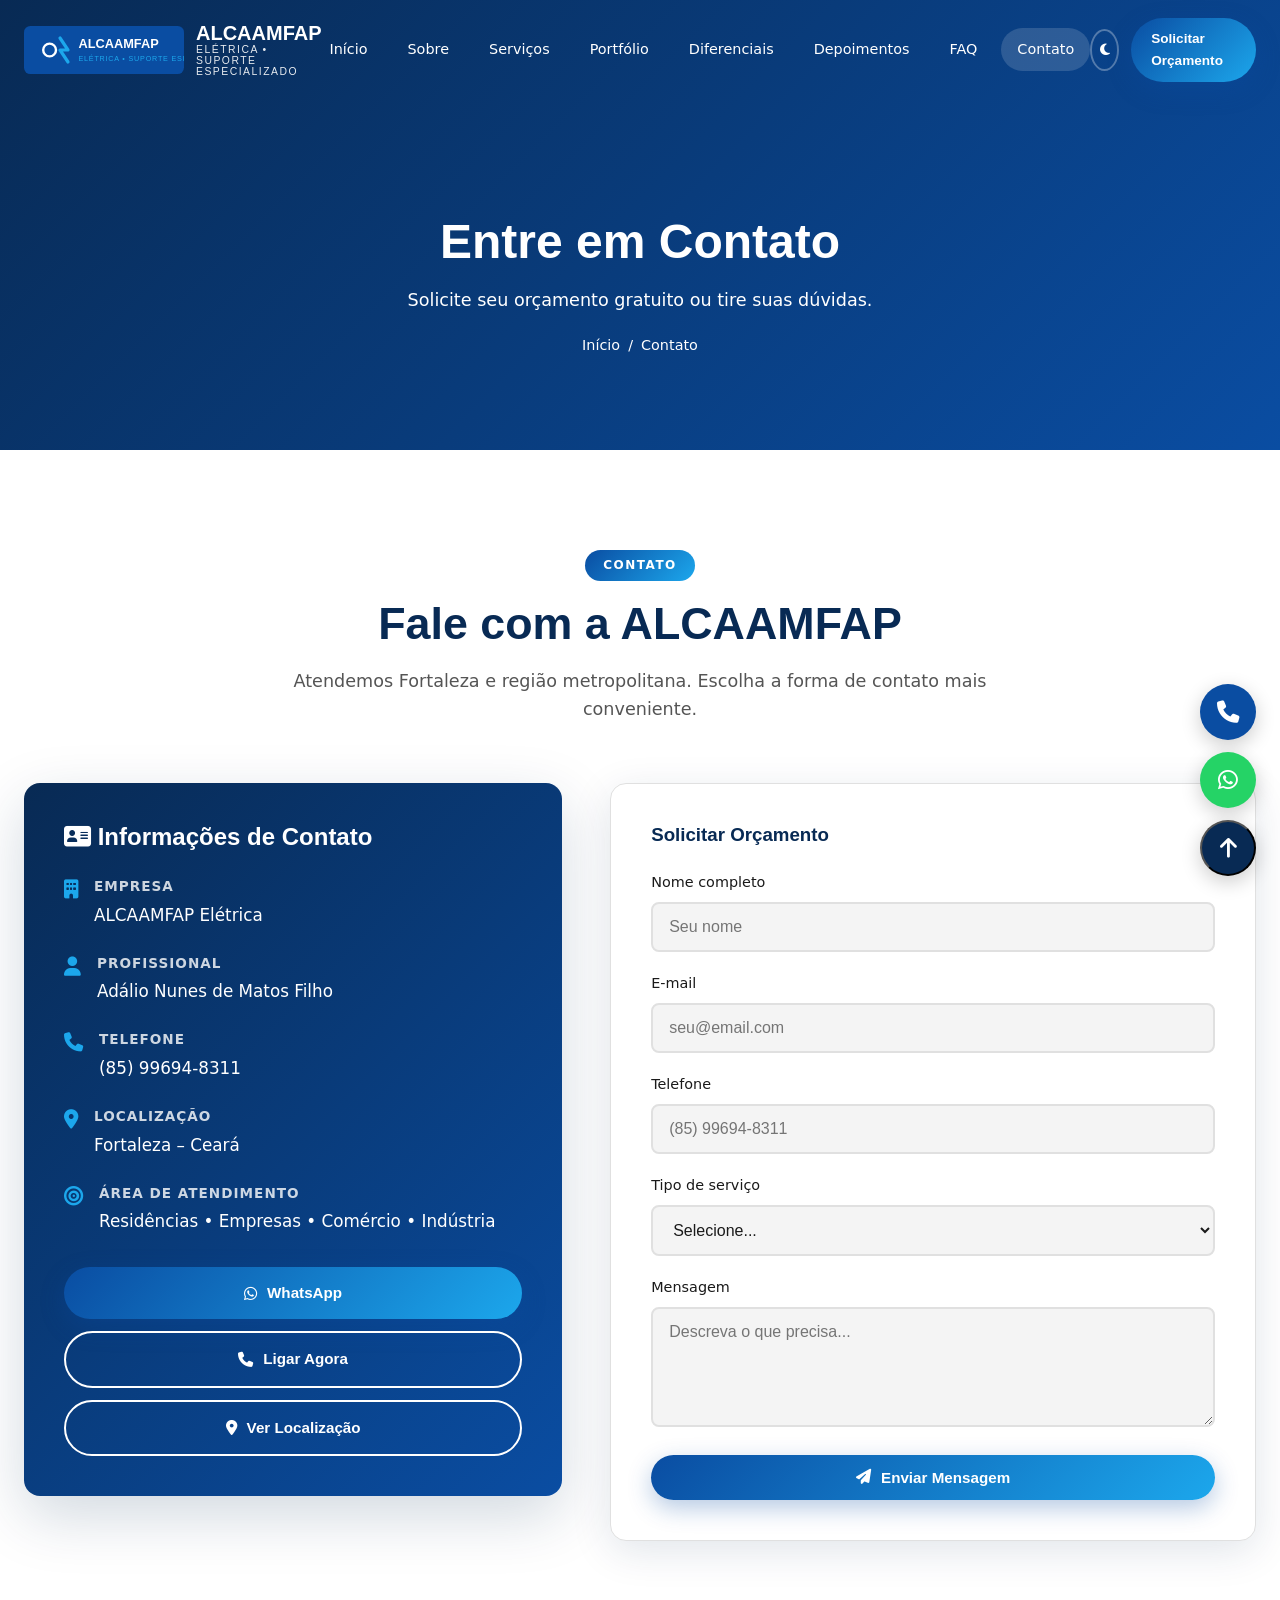
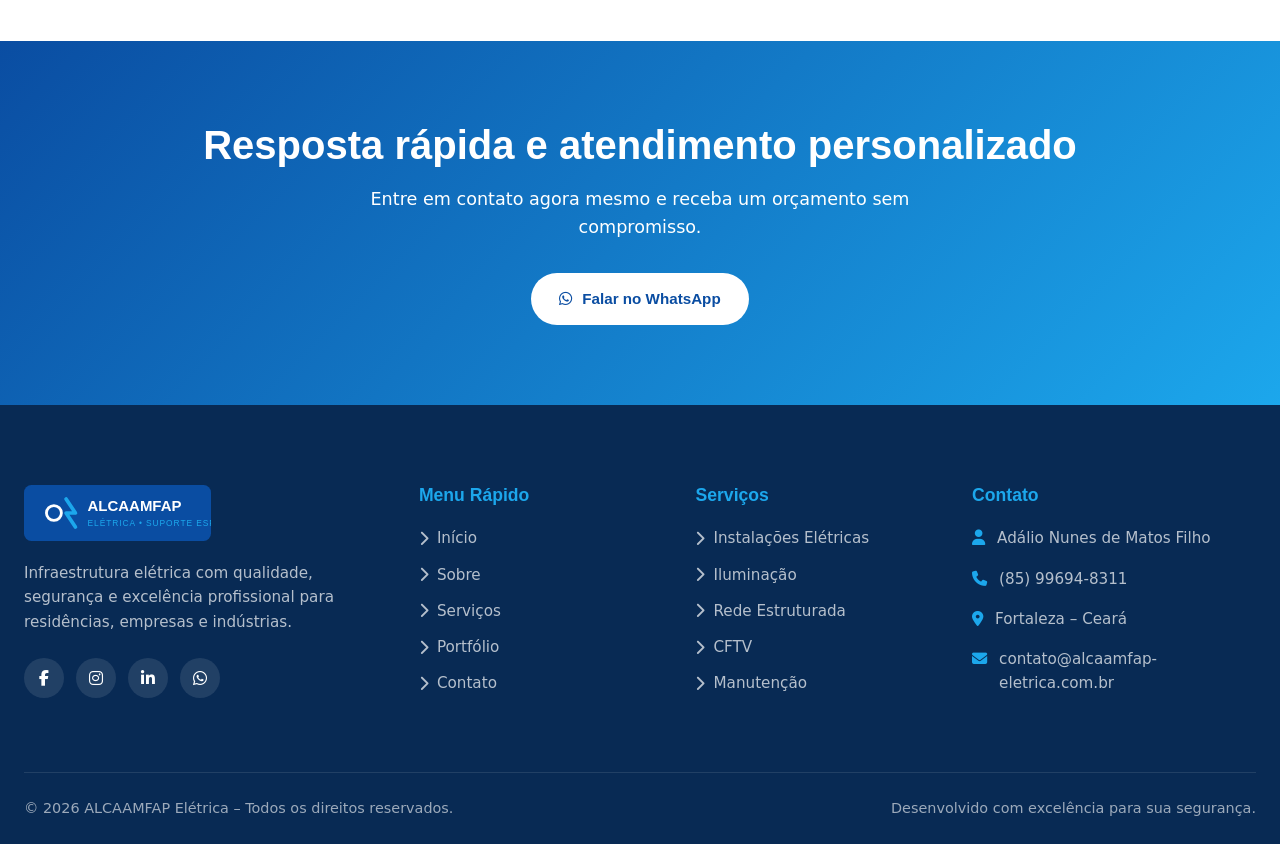
==== commit e686a056: "Add files via upload" ====
--- a/contato.html
+++ b/contato.html
@@ -61,7 +61,7 @@
       </nav>
       <div class="header-actions">
         <button id="theme-toggle" class="theme-toggle" aria-label="Alternar modo escuro"><i class="fas fa-moon"></i></button>
-        <a href="https://wa.me/5585996559851" target="_blank" class="btn btn-primary btn-sm">Solicitar Orçamento</a>
+        <a href="https://wa.me/5585996948311" target="_blank" class="btn btn-primary btn-sm">Solicitar Orçamento</a>
         <button id="btn-menu" class="btn-menu" aria-label="Abrir menu" aria-expanded="false"><span></span><span></span><span></span></button>
       </div>
     </div>
@@ -110,7 +110,7 @@
               <i class="fas fa-phone"></i>
               <div>
                 <strong>Telefone</strong>
-                <span>(85) 99655-9851</span>
+                <span>(85) 99694-8311</span>
               </div>
             </div>
 
@@ -131,8 +131,8 @@
             </div>
 
             <div class="contact-actions">
-              <a href="https://wa.me/5585996559851" target="_blank" class="btn btn-primary"><i class="fab fa-whatsapp"></i> WhatsApp</a>
-              <a href="tel:+5585996559851" class="btn btn-outline"><i class="fas fa-phone"></i> Ligar Agora</a>
+              <a href="https://wa.me/5585996948311" target="_blank" class="btn btn-primary"><i class="fab fa-whatsapp"></i> WhatsApp</a>
+              <a href="tel:+5585996948311" class="btn btn-outline"><i class="fas fa-phone"></i> Ligar Agora</a>
               <a href="https://maps.google.com/?q=Fortaleza,CE" target="_blank" class="btn btn-outline"><i class="fas fa-map-marker-alt"></i> Ver Localização</a>
             </div>
           </div>
@@ -195,7 +195,7 @@
       <div class="container">
         <h2 class="fade-in">Resposta rápida e atendimento personalizado</h2>
         <p class="fade-in stagger-1">Entre em contato agora mesmo e receba um orçamento sem compromisso.</p>
-        <a href="https://wa.me/5585996559851" target="_blank" class="btn fade-in stagger-2"><i class="fab fa-whatsapp"></i> Falar no WhatsApp</a>
+        <a href="https://wa.me/5585996948311" target="_blank" class="btn fade-in stagger-2"><i class="fab fa-whatsapp"></i> Falar no WhatsApp</a>
       </div>
     </section>
   </main>
@@ -210,7 +210,7 @@
             <a href="#" aria-label="Facebook" target="_blank"><i class="fab fa-facebook-f"></i></a>
             <a href="#" aria-label="Instagram" target="_blank"><i class="fab fa-instagram"></i></a>
             <a href="#" aria-label="LinkedIn" target="_blank"><i class="fab fa-linkedin-in"></i></a>
-            <a href="https://wa.me/5585996559851" aria-label="WhatsApp" target="_blank"><i class="fab fa-whatsapp"></i></a>
+            <a href="https://wa.me/5585996948311" aria-label="WhatsApp" target="_blank"><i class="fab fa-whatsapp"></i></a>
           </div>
         </div>
         <div>
@@ -237,7 +237,7 @@
           <h4 class="footer-title">Contato</h4>
           <ul class="footer-contact">
             <li><i class="fas fa-user"></i> Adálio Nunes de Matos Filho</li>
-            <li><i class="fas fa-phone"></i> (85) 99655-9851</li>
+            <li><i class="fas fa-phone"></i> (85) 99694-8311</li>
             <li><i class="fas fa-map-marker-alt"></i> Fortaleza – Ceará</li>
             <li><i class="fas fa-envelope"></i> contato@alcaamfap-eletrica.com.br</li>
           </ul>
@@ -251,8 +251,8 @@
   </footer>
 
   <div class="floating-buttons">
-    <a href="tel:+5585996559851" class="floating-btn phone" aria-label="Ligar agora"><i class="fas fa-phone"></i><span>Ligar Agora</span></a>
-    <a href="https://wa.me/5585996559851" target="_blank" class="floating-btn whatsapp" aria-label="Falar no WhatsApp"><i class="fab fa-whatsapp"></i><span>WhatsApp</span></a>
+    <a href="tel:+5585996948311" class="floating-btn phone" aria-label="Ligar agora"><i class="fas fa-phone"></i><span>Ligar Agora</span></a>
+    <a href="https://wa.me/5585996948311" target="_blank" class="floating-btn whatsapp" aria-label="Falar no WhatsApp"><i class="fab fa-whatsapp"></i><span>WhatsApp</span></a>
     <button type="button" id="back-to-top" class="floating-btn top" aria-label="Voltar ao topo"><i class="fas fa-arrow-up"></i></button>
   </div>
 
